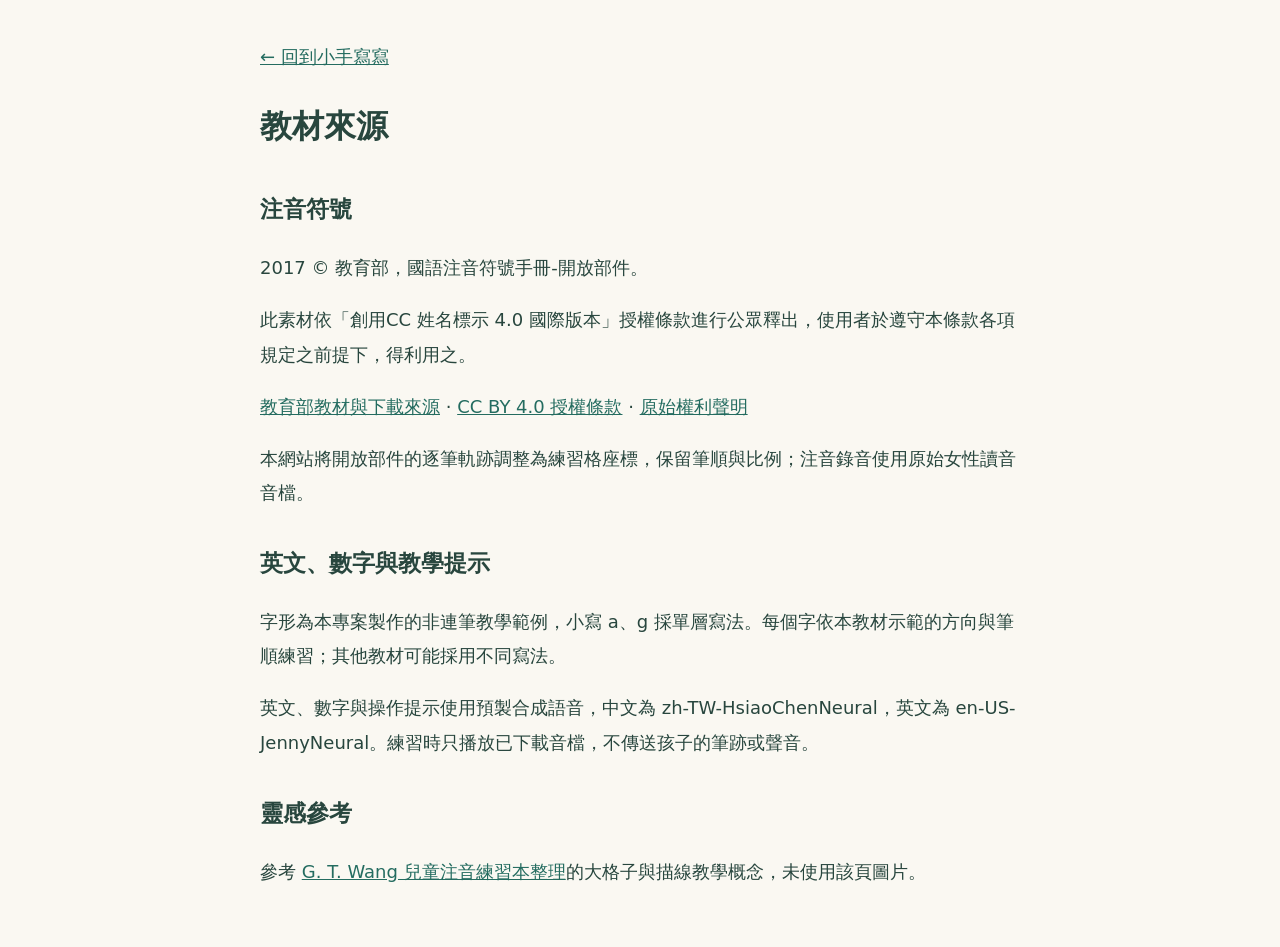
==== src/Handwriting.Client/wwwroot/credits.html @ 011e61ee "feat: 新增 Blazor 兒童手寫練習與離線教材，版本 0.1.0 → 0.1.1" ====
<!doctype html>
<html lang="zh-Hant"><head><meta charset="utf-8"><meta name="viewport" content="width=device-width,initial-scale=1"><title>教材來源｜小手寫寫</title><style>body{font:18px/1.9 system-ui,sans-serif;background:#faf8f2;color:#28463e;max-width:760px;padding:40px 24px;margin:auto}a{color:#246c60}h1{font-size:32px}h2{font-size:23px;margin-top:32px}</style></head>
<body><a href="/">← 回到小手寫寫</a><h1>教材來源</h1><h2>注音符號</h2><p>2017 © 教育部，國語注音符號手冊-開放部件。</p><p>此素材依「創用CC 姓名標示 4.0 國際版本」授權條款進行公眾釋出，使用者於遵守本條款各項規定之前提下，得利用之。</p><p><a href="https://language.moe.gov.tw/001/Upload/files/site_content/M0001/juyin/index.html">教育部教材與下載來源</a> · <a href="https://creativecommons.org/licenses/by/4.0/deed.zh_TW">CC BY 4.0 授權條款</a> · <a href="data/moe-license.txt">原始權利聲明</a></p><p>本網站將開放部件的逐筆軌跡調整為練習格座標，保留筆順與比例；注音錄音使用原始女性讀音音檔。</p><h2>英文、數字與教學提示</h2><p>字形為本專案製作的非連筆教學範例，小寫 a、g 採單層寫法。每個字依本教材示範的方向與筆順練習；其他教材可能採用不同寫法。</p><p>英文、數字與操作提示使用預製合成語音，中文為 zh-TW-HsiaoChenNeural，英文為 en-US-JennyNeural。練習時只播放已下載音檔，不傳送孩子的筆跡或聲音。</p><h2>靈感參考</h2><p>參考 <a href="https://blog.gtwang.org/children/phonetic-exercise-books-for-children/">G. T. Wang 兒童注音練習本整理</a>的大格子與描線教學概念，未使用該頁圖片。</p></body></html>
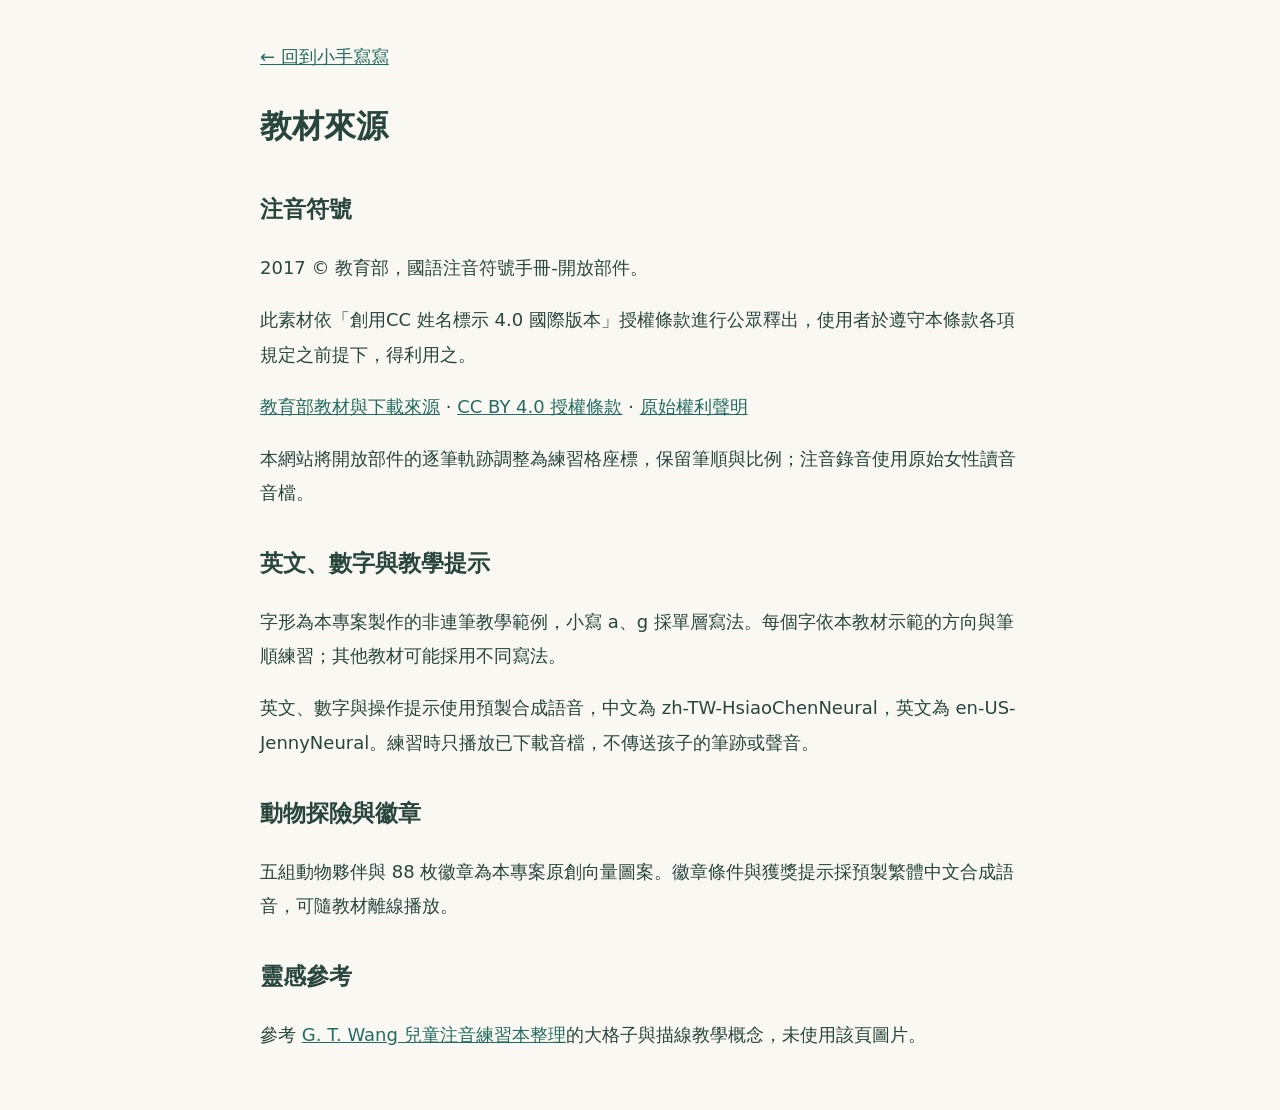
==== commit 187a53e2: "feat: 新增動物探險徽章、闖關與配套文件，版本 0.1.1 → 0.1.2" ====
--- a/src/Handwriting.Client/wwwroot/credits.html
+++ b/src/Handwriting.Client/wwwroot/credits.html
@@ -1,3 +1,3 @@
 <!doctype html>
 <html lang="zh-Hant"><head><meta charset="utf-8"><meta name="viewport" content="width=device-width,initial-scale=1"><title>教材來源｜小手寫寫</title><style>body{font:18px/1.9 system-ui,sans-serif;background:#faf8f2;color:#28463e;max-width:760px;padding:40px 24px;margin:auto}a{color:#246c60}h1{font-size:32px}h2{font-size:23px;margin-top:32px}</style></head>
-<body><a href="/">← 回到小手寫寫</a><h1>教材來源</h1><h2>注音符號</h2><p>2017 © 教育部，國語注音符號手冊-開放部件。</p><p>此素材依「創用CC 姓名標示 4.0 國際版本」授權條款進行公眾釋出，使用者於遵守本條款各項規定之前提下，得利用之。</p><p><a href="https://language.moe.gov.tw/001/Upload/files/site_content/M0001/juyin/index.html">教育部教材與下載來源</a> · <a href="https://creativecommons.org/licenses/by/4.0/deed.zh_TW">CC BY 4.0 授權條款</a> · <a href="data/moe-license.txt">原始權利聲明</a></p><p>本網站將開放部件的逐筆軌跡調整為練習格座標，保留筆順與比例；注音錄音使用原始女性讀音音檔。</p><h2>英文、數字與教學提示</h2><p>字形為本專案製作的非連筆教學範例，小寫 a、g 採單層寫法。每個字依本教材示範的方向與筆順練習；其他教材可能採用不同寫法。</p><p>英文、數字與操作提示使用預製合成語音，中文為 zh-TW-HsiaoChenNeural，英文為 en-US-JennyNeural。練習時只播放已下載音檔，不傳送孩子的筆跡或聲音。</p><h2>靈感參考</h2><p>參考 <a href="https://blog.gtwang.org/children/phonetic-exercise-books-for-children/">G. T. Wang 兒童注音練習本整理</a>的大格子與描線教學概念，未使用該頁圖片。</p></body></html>
+<body><a href="/">← 回到小手寫寫</a><h1>教材來源</h1><h2>注音符號</h2><p>2017 © 教育部，國語注音符號手冊-開放部件。</p><p>此素材依「創用CC 姓名標示 4.0 國際版本」授權條款進行公眾釋出，使用者於遵守本條款各項規定之前提下，得利用之。</p><p><a href="https://language.moe.gov.tw/001/Upload/files/site_content/M0001/juyin/index.html">教育部教材與下載來源</a> · <a href="https://creativecommons.org/licenses/by/4.0/deed.zh_TW">CC BY 4.0 授權條款</a> · <a href="data/moe-license.txt">原始權利聲明</a></p><p>本網站將開放部件的逐筆軌跡調整為練習格座標，保留筆順與比例；注音錄音使用原始女性讀音音檔。</p><h2>英文、數字與教學提示</h2><p>字形為本專案製作的非連筆教學範例，小寫 a、g 採單層寫法。每個字依本教材示範的方向與筆順練習；其他教材可能採用不同寫法。</p><p>英文、數字與操作提示使用預製合成語音，中文為 zh-TW-HsiaoChenNeural，英文為 en-US-JennyNeural。練習時只播放已下載音檔，不傳送孩子的筆跡或聲音。</p><h2>動物探險與徽章</h2><p>五組動物夥伴與 88 枚徽章為本專案原創向量圖案。徽章條件與獲獎提示採預製繁體中文合成語音，可隨教材離線播放。</p><h2>靈感參考</h2><p>參考 <a href="https://blog.gtwang.org/children/phonetic-exercise-books-for-children/">G. T. Wang 兒童注音練習本整理</a>的大格子與描線教學概念，未使用該頁圖片。</p></body></html>
